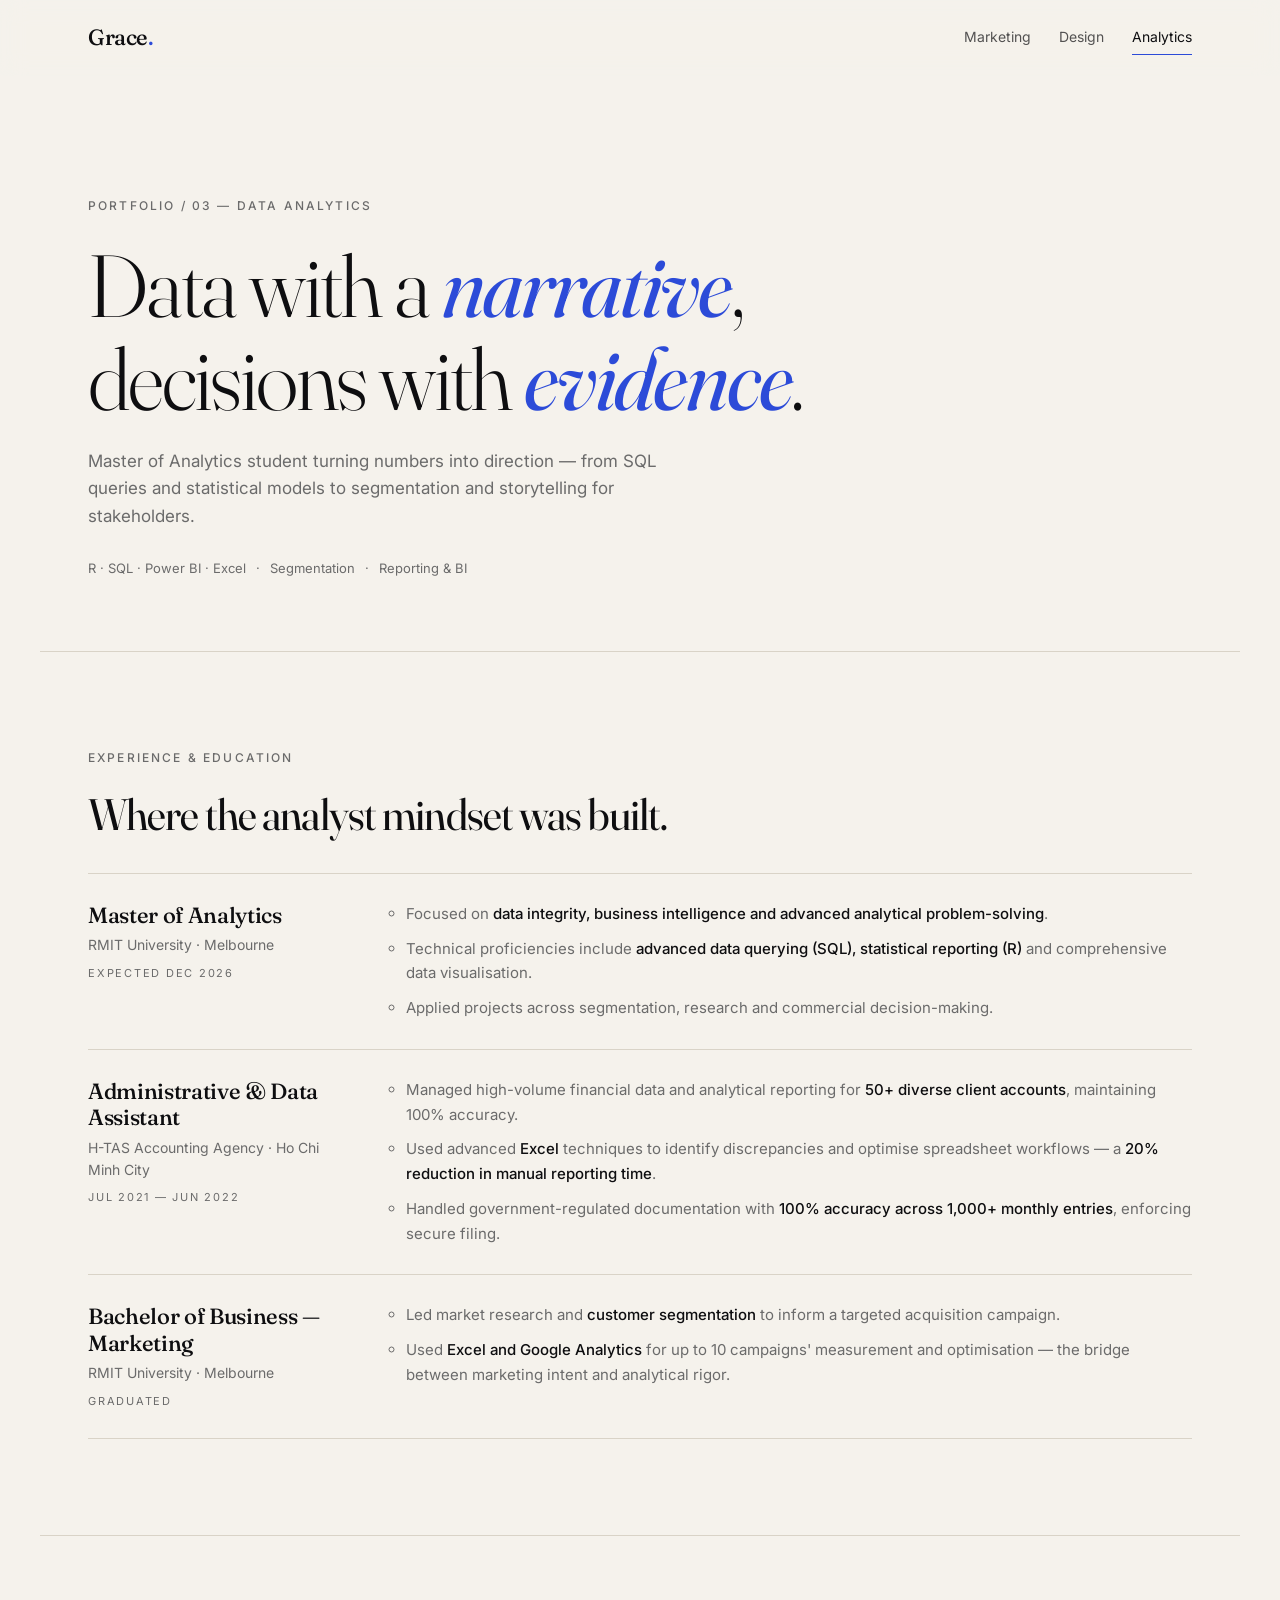
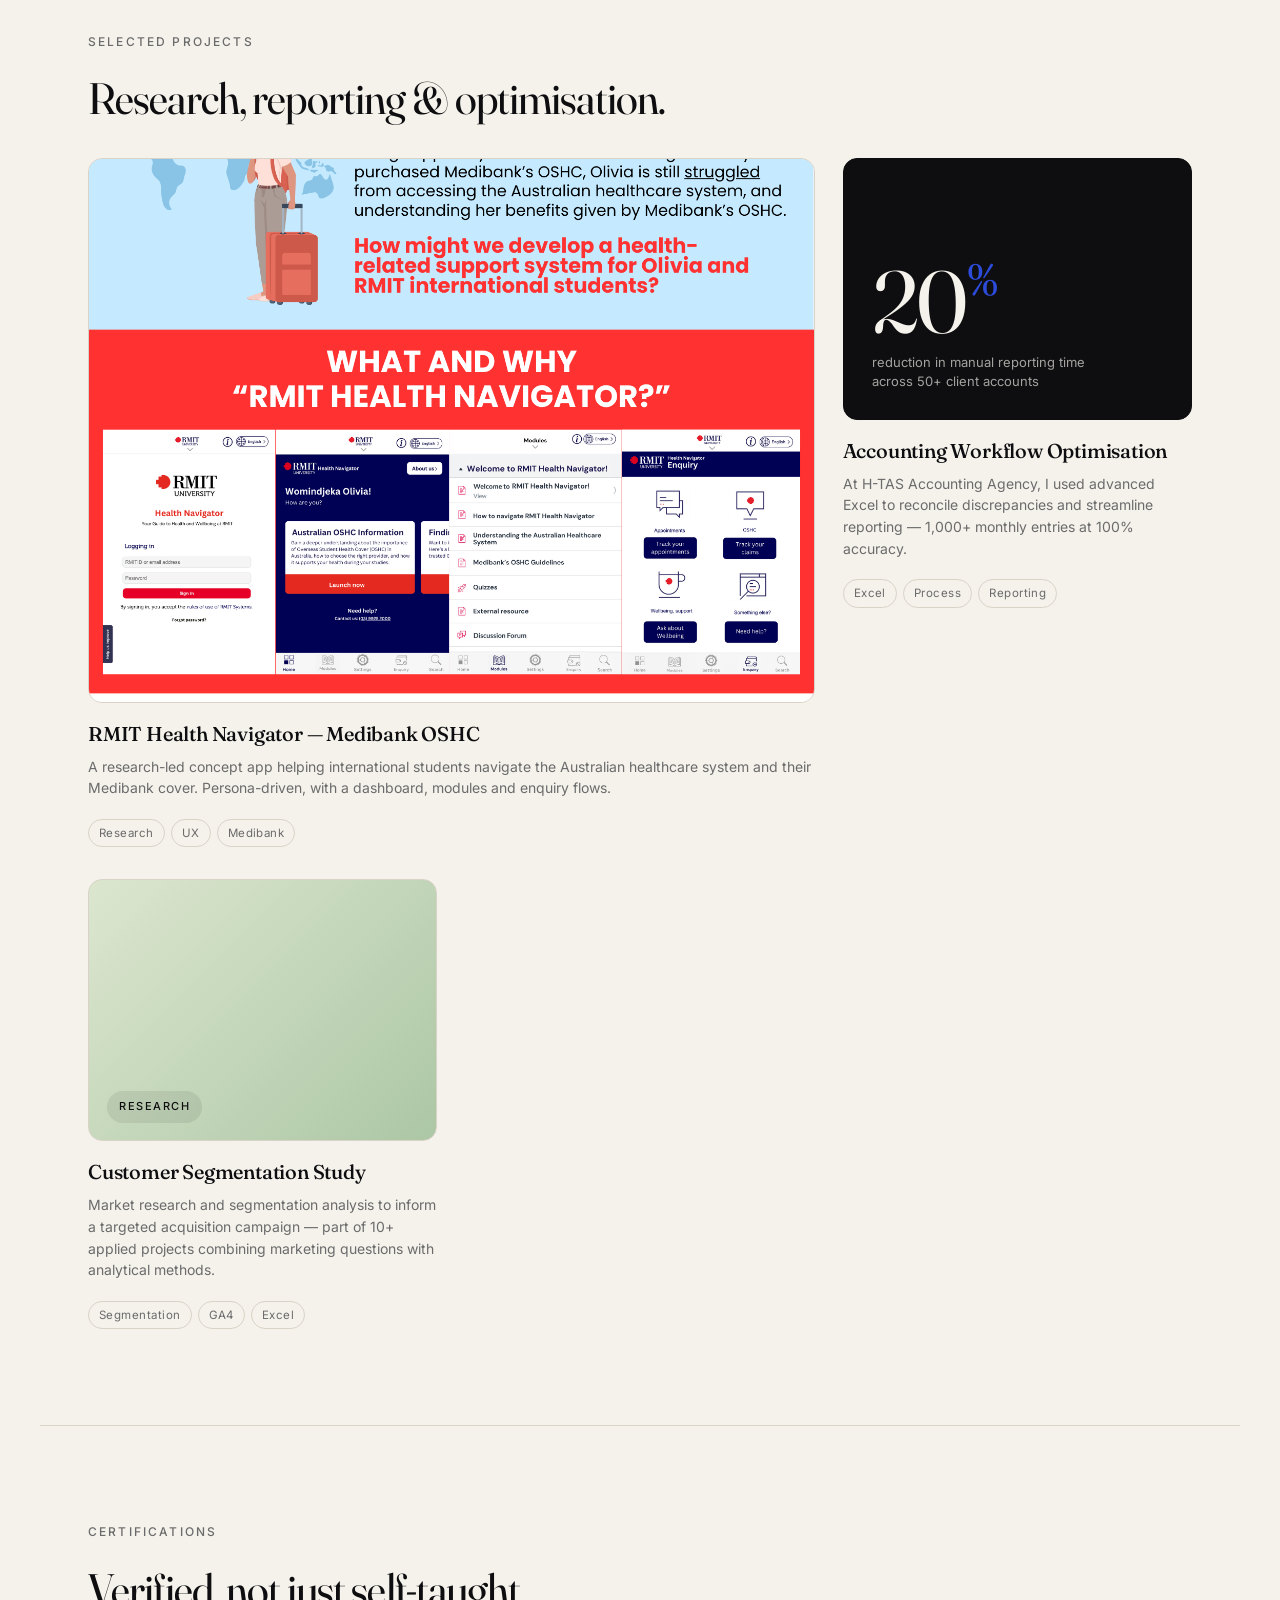
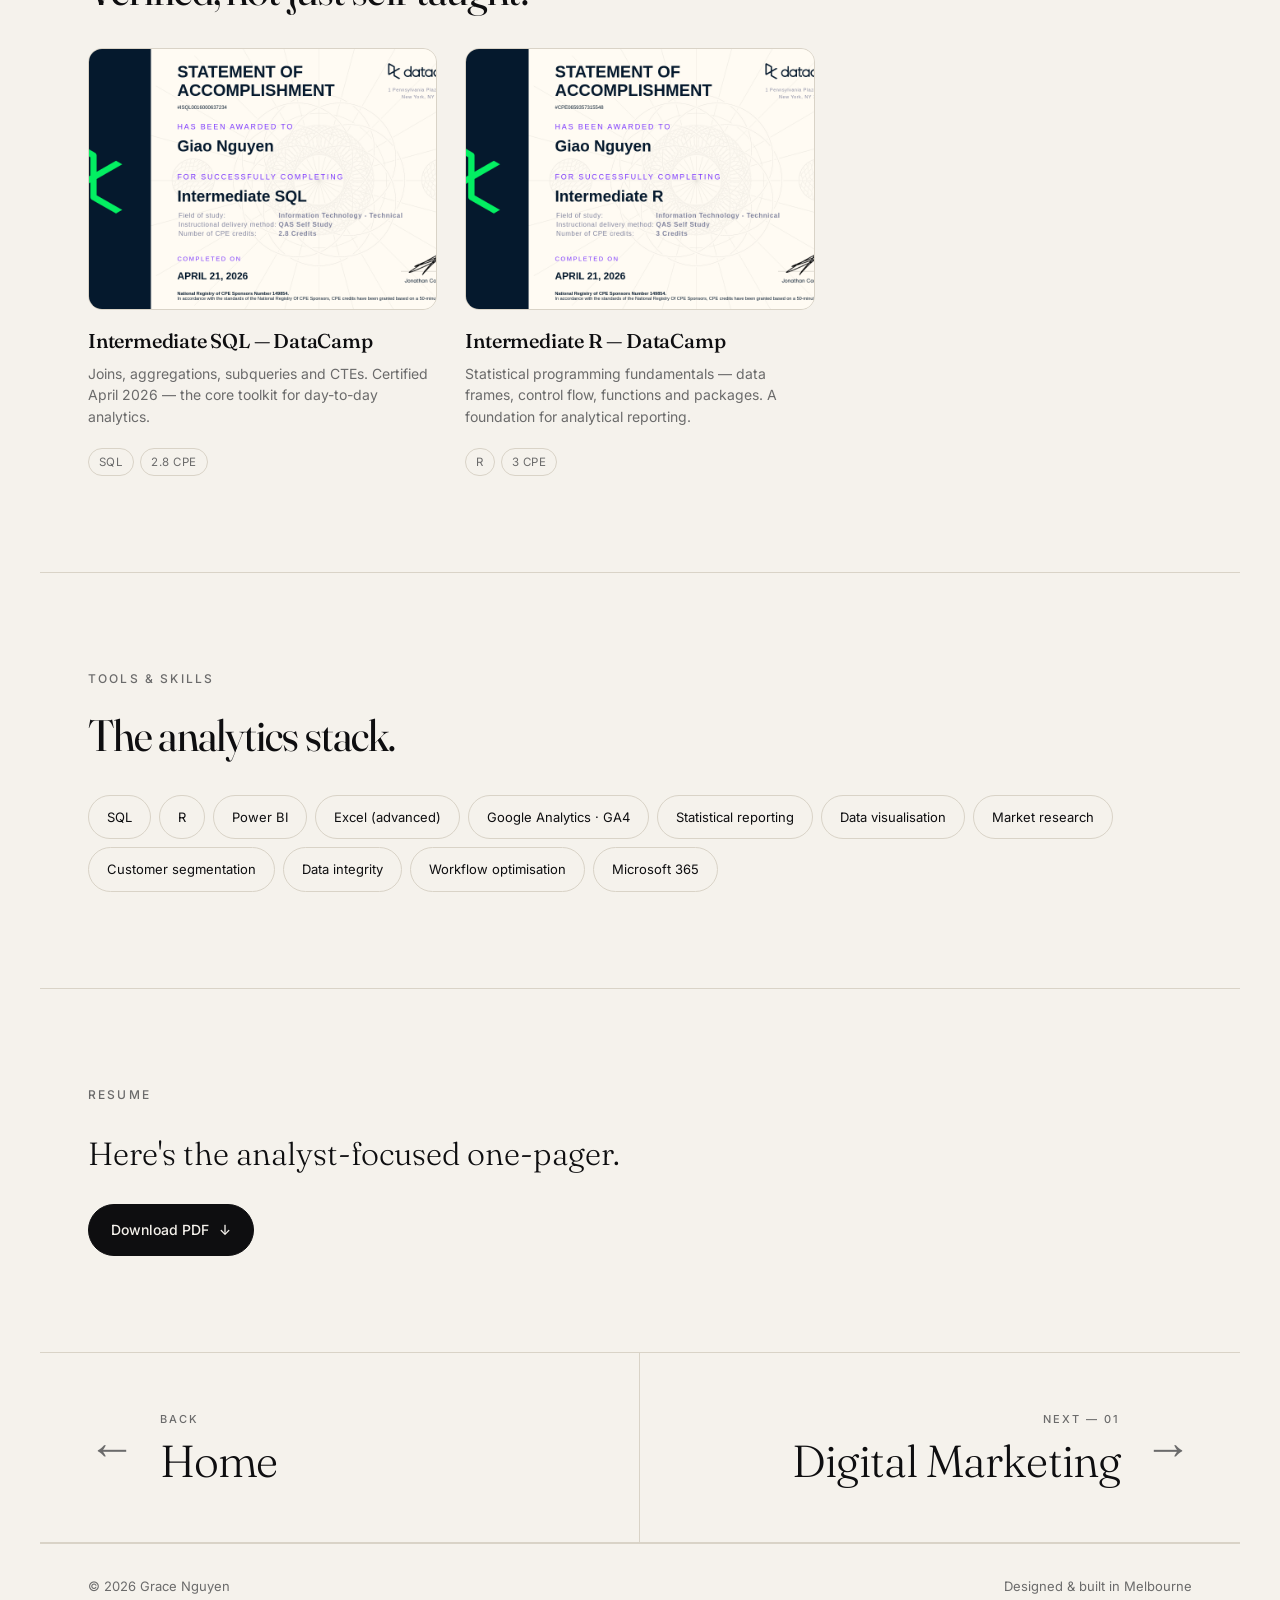
==== analytics.html @ b9e147c6 "Initial commit: portfolio website with Marketing, Design, and Analytics sections - Minimal editorial" ====
<!DOCTYPE html>
<html lang="en">
<head>
  <meta charset="UTF-8" />
  <meta name="viewport" content="width=device-width, initial-scale=1.0" />
  <title>Data Analytics — Grace Nguyen</title>
  <meta name="description" content="Data analytics work by Grace Nguyen: R, SQL, Power BI and Excel for segmentation, reporting and decision-making." />
  <meta name="theme-color" content="#F5F2EC" />

  <link rel="preconnect" href="https://fonts.googleapis.com" />
  <link rel="preconnect" href="https://fonts.gstatic.com" crossorigin />
  <link href="https://fonts.googleapis.com/css2?family=Fraunces:ital,opsz,wght@0,9..144,300;0,9..144,400;0,9..144,500;1,9..144,400&family=Inter:wght@300;400;500;600&display=swap" rel="stylesheet" />
  <link rel="stylesheet" href="styles.css" />
</head>
<body id="top">

  <header class="nav-bar">
    <div class="nav">
      <a href="index.html" class="nav__logo" aria-label="Grace — home">Grace<span class="dot">.</span></a>
      <nav class="nav__links" id="primary-nav">
        <a href="marketing.html">Marketing</a>
        <a href="design.html">Design</a>
        <a href="analytics.html" aria-current="page">Analytics</a>
      </nav>
      <button class="nav__toggle" aria-label="Toggle menu" aria-controls="primary-nav" aria-expanded="false">
        <span></span><span></span>
      </button>
    </div>
  </header>

  <main>

    <!-- PAGE HERO -->
    <section class="page-hero">
      <p class="eyebrow"><a href="index.html" class="crumb">Portfolio</a> <span aria-hidden="true">/</span> <span>03 — Data Analytics</span></p>
      <h1 class="page-hero__title">Data with a <em>narrative</em>,<br />decisions with <em>evidence</em>.</h1>
      <p class="page-hero__sub">
        Master of Analytics student turning numbers into direction — from SQL queries and statistical models to segmentation and storytelling for stakeholders.
      </p>
      <ul class="page-hero__meta">
        <li>R · SQL · Power BI · Excel</li>
        <li aria-hidden="true">·</li>
        <li>Segmentation</li>
        <li aria-hidden="true">·</li>
        <li>Reporting &amp; BI</li>
      </ul>
    </section>

    <!-- EXPERIENCE -->
    <section class="experience">
      <p class="section-label">Experience &amp; education</p>
      <h2 class="experience__heading">Where the analyst mindset was built.</h2>

      <ul class="exp-list">
        <li class="exp-item">
          <div>
            <p class="exp-item__role">Master of Analytics</p>
            <p class="exp-item__org">RMIT University · Melbourne</p>
            <p class="exp-item__dates">Expected Dec 2026</p>
          </div>
          <div class="exp-item__body">
            <ul>
              <li>Focused on <strong>data integrity, business intelligence and advanced analytical problem-solving</strong>.</li>
              <li>Technical proficiencies include <strong>advanced data querying (SQL), statistical reporting (R)</strong> and comprehensive data visualisation.</li>
              <li>Applied projects across segmentation, research and commercial decision-making.</li>
            </ul>
          </div>
        </li>

        <li class="exp-item">
          <div>
            <p class="exp-item__role">Administrative &amp; Data Assistant</p>
            <p class="exp-item__org">H-TAS Accounting Agency · Ho Chi Minh City</p>
            <p class="exp-item__dates">Jul 2021 — Jun 2022</p>
          </div>
          <div class="exp-item__body">
            <ul>
              <li>Managed high-volume financial data and analytical reporting for <strong>50+ diverse client accounts</strong>, maintaining 100% accuracy.</li>
              <li>Used advanced <strong>Excel</strong> techniques to identify discrepancies and optimise spreadsheet workflows — a <strong>20% reduction in manual reporting time</strong>.</li>
              <li>Handled government-regulated documentation with <strong>100% accuracy across 1,000+ monthly entries</strong>, enforcing secure filing.</li>
            </ul>
          </div>
        </li>

        <li class="exp-item">
          <div>
            <p class="exp-item__role">Bachelor of Business — Marketing</p>
            <p class="exp-item__org">RMIT University · Melbourne</p>
            <p class="exp-item__dates">Graduated</p>
          </div>
          <div class="exp-item__body">
            <ul>
              <li>Led market research and <strong>customer segmentation</strong> to inform a targeted acquisition campaign.</li>
              <li>Used <strong>Excel and Google Analytics</strong> for up to 10 campaigns' measurement and optimisation — the bridge between marketing intent and analytical rigor.</li>
            </ul>
          </div>
        </li>
      </ul>
    </section>

    <!-- PROJECTS -->
    <section class="work" id="work">
      <p class="section-label">Selected projects</p>
      <h2 class="work__heading">Research, reporting &amp; optimisation.</h2>

      <div class="grid">
        <article class="card card--image card--wide">
          <a class="card__media" href="portfolio/uni-projects/medibank-app-development-mockups.png" target="_blank" rel="noopener">
            <img src="portfolio/uni-projects/medibank-app-development-mockups.png" alt="RMIT Health Navigator app mockups for Medibank OSHC" loading="lazy" />
          </a>
          <h3>RMIT Health Navigator — Medibank OSHC</h3>
          <p>A research-led concept app helping international students navigate the Australian healthcare system and their Medibank cover. Persona-driven, with a dashboard, modules and enquiry flows.</p>
          <ul class="card__meta"><li>Research</li><li>UX</li><li>Medibank</li></ul>
        </article>

        <article class="card">
          <div class="card__media card__media--stat">
            <div class="stat">
              <span class="stat__num">20<small>%</small></span>
              <span class="stat__label">reduction in manual reporting time across 50+ client accounts</span>
            </div>
          </div>
          <h3>Accounting Workflow Optimisation</h3>
          <p>At H-TAS Accounting Agency, I used advanced Excel to reconcile discrepancies and streamline reporting — 1,000+ monthly entries at 100% accuracy.</p>
          <ul class="card__meta"><li>Excel</li><li>Process</li><li>Reporting</li></ul>
        </article>

        <article class="card">
          <div class="card__media card__media--gradient" data-gradient="3">
            <span class="card__tag">Research</span>
          </div>
          <h3>Customer Segmentation Study</h3>
          <p>Market research and segmentation analysis to inform a targeted acquisition campaign — part of 10+ applied projects combining marketing questions with analytical methods.</p>
          <ul class="card__meta"><li>Segmentation</li><li>GA4</li><li>Excel</li></ul>
        </article>
      </div>
    </section>

    <!-- CERTIFICATIONS -->
    <section class="work">
      <p class="section-label">Certifications</p>
      <h2 class="work__heading">Verified, not just self-taught.</h2>

      <div class="grid">
        <article class="card card--image">
          <a class="card__media" href="certificates/intermediate-SQL.png" target="_blank" rel="noopener">
            <img src="certificates/intermediate-SQL.png" alt="DataCamp Intermediate SQL certificate" loading="lazy" />
          </a>
          <h3>Intermediate SQL — DataCamp</h3>
          <p>Joins, aggregations, subqueries and CTEs. Certified April 2026 — the core toolkit for day-to-day analytics.</p>
          <ul class="card__meta"><li>SQL</li><li>2.8 CPE</li></ul>
        </article>

        <article class="card card--image">
          <a class="card__media" href="certificates/intermediate-R.png" target="_blank" rel="noopener">
            <img src="certificates/intermediate-R.png" alt="DataCamp Intermediate R certificate" loading="lazy" />
          </a>
          <h3>Intermediate R — DataCamp</h3>
          <p>Statistical programming fundamentals — data frames, control flow, functions and packages. A foundation for analytical reporting.</p>
          <ul class="card__meta"><li>R</li><li>3 CPE</li></ul>
        </article>
      </div>
    </section>

    <!-- SKILLS -->
    <section class="skills-section">
      <p class="section-label">Tools &amp; skills</p>
      <h2 class="skills-section__heading">The analytics stack.</h2>
      <ul class="skills">
        <li>SQL</li>
        <li>R</li>
        <li>Power BI</li>
        <li>Excel (advanced)</li>
        <li>Google Analytics · GA4</li>
        <li>Statistical reporting</li>
        <li>Data visualisation</li>
        <li>Market research</li>
        <li>Customer segmentation</li>
        <li>Data integrity</li>
        <li>Workflow optimisation</li>
        <li>Microsoft 365</li>
      </ul>
    </section>

    <!-- RESUME CTA -->
    <section class="resume-cta">
      <p class="section-label">Resume</p>
      <p class="resume-cta__text">Here's the analyst-focused one-pager.</p>
      <a class="btn btn--primary" href="Grace-Business-Data-Analyst-Resume.pdf" target="_blank" rel="noopener">Download PDF<span aria-hidden="true">↓</span></a>
    </section>

  </main>

  <!-- FOOTER NAV: Home | Next -->
  <nav class="page-footer-nav" aria-label="Section navigation">
    <a class="pager pager--home" href="index.html">
      <span class="pager__arrow" aria-hidden="true">←</span>
      <span class="pager__copy">
        <span class="pager__label">Back</span>
        <span class="pager__title">Home</span>
      </span>
    </a>
    <a class="pager pager--next" href="marketing.html">
      <span class="pager__copy">
        <span class="pager__label">Next — 01</span>
        <span class="pager__title">Digital Marketing</span>
      </span>
      <span class="pager__arrow" aria-hidden="true">→</span>
    </a>
  </nav>

  <footer class="footer">
    <span>© 2026 Grace Nguyen</span>
    <span>Designed &amp; built in Melbourne</span>
  </footer>

  <script src="script.js" defer></script>
</body>
</html>
---- styles.css ----
:root {
  --bg: #F5F2EC;
  --bg-elev: #EFEADF;
  --ink: #0E0E10;
  --muted: #6B6B6B;
  --line: #D9D3C7;
  --accent: #2C4BD8;
  --radius: 14px;
  --radius-lg: 20px;
  --maxw: 1200px;
  --ease: cubic-bezier(.2,.7,.2,1);
}

*,
*::before,
*::after { box-sizing: border-box; }

html {
  scroll-behavior: smooth;
  -webkit-text-size-adjust: 100%;
}

body {
  margin: 0;
  font-family: 'Inter', system-ui, -apple-system, "Segoe UI", sans-serif;
  background: var(--bg);
  color: var(--ink);
  font-size: 16px;
  line-height: 1.6;
  -webkit-font-smoothing: antialiased;
  -moz-osx-font-smoothing: grayscale;
  text-rendering: optimizeLegibility;
}

img { max-width: 100%; display: block; }

h1, h2, h3 {
  font-family: 'Fraunces', Georgia, "Times New Roman", serif;
  font-weight: 400;
  letter-spacing: -0.02em;
  line-height: 1.05;
  font-variation-settings: "opsz" 96;
}

a { color: inherit; }

::selection { background: var(--ink); color: var(--bg); }

/* Container helper */
.nav,
.hero,
.about,
.work,
.contact,
.footer__inner {
  max-width: var(--maxw);
  margin: 0 auto;
  padding-left: clamp(20px, 4vw, 48px);
  padding-right: clamp(20px, 4vw, 48px);
}

/* ---------- NAV ---------- */
.nav-bar {
  position: sticky;
  top: 0;
  z-index: 30;
  background: color-mix(in srgb, var(--bg) 82%, transparent);
  backdrop-filter: saturate(140%) blur(12px);
  -webkit-backdrop-filter: saturate(140%) blur(12px);
  border-bottom: 1px solid transparent;
  transition: border-color .25s var(--ease), background .25s var(--ease);
}

.nav-bar.is-scrolled { border-bottom-color: var(--line); }

.nav {
  display: flex;
  align-items: center;
  justify-content: space-between;
  padding-top: 20px;
  padding-bottom: 20px;
}

.nav__logo {
  font-family: 'Fraunces', serif;
  font-size: 22px;
  text-decoration: none;
  color: var(--ink);
  letter-spacing: -0.02em;
  font-weight: 500;
}

.nav__logo .dot { color: var(--accent); }

.nav__links {
  display: flex;
  gap: 28px;
}

.nav__links a {
  text-decoration: none;
  color: var(--ink);
  font-size: 14px;
  opacity: 0.7;
  transition: opacity .2s var(--ease);
  padding: 6px 0;
}

.nav__links a:hover,
.nav__links a:focus-visible { opacity: 1; }

.nav__toggle {
  display: none;
  background: none;
  border: 1px solid var(--line);
  border-radius: 999px;
  padding: 10px 12px;
  cursor: pointer;
  gap: 4px;
  flex-direction: column;
  align-items: center;
  justify-content: center;
}

.nav__toggle span {
  width: 18px;
  height: 1.5px;
  background: var(--ink);
  display: block;
  transition: transform .25s var(--ease), opacity .25s var(--ease);
}

/* ---------- HERO ---------- */
.hero {
  padding-top: clamp(56px, 12vw, 140px);
  padding-bottom: clamp(64px, 12vw, 140px);
}

.eyebrow,
.section-label {
  font-size: 12px;
  letter-spacing: 0.18em;
  text-transform: uppercase;
  color: var(--muted);
  margin: 0 0 24px;
  font-weight: 500;
}

.hero__title {
  font-size: clamp(44px, 9vw, 112px);
  margin: 0 0 28px;
  font-weight: 300;
  max-width: 14ch;
}

.hero__title em {
  font-style: italic;
  color: var(--accent);
  font-weight: 400;
}

.hero__sub {
  max-width: 560px;
  color: var(--muted);
  font-size: 17px;
  margin: 0 0 36px;
}

.hero__cta {
  display: flex;
  gap: 12px;
  margin-bottom: 56px;
  flex-wrap: wrap;
}

.btn {
  display: inline-flex;
  align-items: center;
  gap: 10px;
  padding: 14px 22px;
  border-radius: 999px;
  text-decoration: none;
  font-size: 14px;
  font-weight: 500;
  border: 1px solid var(--ink);
  transition: transform .2s var(--ease),
              background .2s var(--ease),
              color .2s var(--ease),
              border-color .2s var(--ease);
  cursor: pointer;
}

.btn:hover { transform: translateY(-1px); }
.btn:active { transform: translateY(0); }

.btn--primary {
  background: var(--ink);
  color: var(--bg);
}

.btn--primary:hover {
  background: var(--accent);
  border-color: var(--accent);
}

.btn--ghost {
  background: transparent;
  color: var(--ink);
}

.btn--ghost:hover {
  background: var(--ink);
  color: var(--bg);
}

.hero__meta {
  list-style: none;
  padding: 0;
  margin: 0;
  display: flex;
  gap: 10px;
  flex-wrap: wrap;
  font-size: 13px;
  color: var(--muted);
}

/* ---------- ABOUT ---------- */
.about {
  padding-top: clamp(56px, 9vw, 112px);
  padding-bottom: clamp(56px, 9vw, 112px);
  border-top: 1px solid var(--line);
}

.about__grid {
  display: grid;
  grid-template-columns: 1fr 1.35fr;
  gap: clamp(32px, 6vw, 80px);
  align-items: start;
}

.about__grid h2 {
  font-size: clamp(28px, 4vw, 48px);
  margin: 0;
  max-width: 14ch;
}

.about__body p {
  font-size: 17px;
  color: var(--muted);
  margin: 0 0 32px;
  max-width: 58ch;
}

.about__body em {
  color: var(--ink);
  font-style: italic;
}

.pillars {
  list-style: none;
  padding: 0;
  margin: 0;
  border-top: 1px solid var(--line);
}

.pillars li {
  padding: 18px 0;
  border-bottom: 1px solid var(--line);
  display: grid;
  grid-template-columns: 140px 1fr;
  gap: 20px;
  align-items: baseline;
  color: var(--muted);
  font-size: 15px;
}

.pillars strong {
  color: var(--ink);
  font-weight: 500;
  font-size: 14px;
  letter-spacing: 0.02em;
}

/* ---------- WORK ---------- */
.work {
  padding-top: clamp(56px, 9vw, 112px);
  padding-bottom: clamp(56px, 9vw, 112px);
  border-top: 1px solid var(--line);
}

.work__header h2 {
  font-size: clamp(28px, 4vw, 48px);
  margin: 0 0 36px;
}

.filters {
  display: flex;
  flex-wrap: wrap;
  gap: 8px;
  margin-bottom: 48px;
}

.filter {
  padding: 10px 16px;
  border-radius: 999px;
  background: transparent;
  border: 1px solid var(--line);
  color: var(--muted);
  font: inherit;
  font-size: 13px;
  cursor: pointer;
  transition: color .2s var(--ease),
              border-color .2s var(--ease),
              background .2s var(--ease);
}

.filter:hover {
  color: var(--ink);
  border-color: var(--ink);
}

.filter.is-active {
  background: var(--ink);
  color: var(--bg);
  border-color: var(--ink);
}

.grid {
  display: grid;
  grid-template-columns: repeat(auto-fill, minmax(280px, 1fr));
  gap: 32px 28px;
}

.card {
  display: flex;
  flex-direction: column;
  gap: 10px;
  transition: opacity .35s var(--ease), transform .35s var(--ease);
}

.card.is-hidden { display: none; }

.card--wide { grid-column: span 2; }

.card__media {
  position: relative;
  aspect-ratio: 4 / 3;
  border-radius: var(--radius);
  overflow: hidden;
  background: var(--bg-elev);
  display: flex;
  align-items: flex-end;
  padding: 18px;
  border: 1px solid var(--line);
  transition: transform .4s var(--ease), box-shadow .4s var(--ease);
  text-decoration: none;
}

.card__media:hover {
  transform: translateY(-3px);
  box-shadow: 0 20px 40px -22px rgba(14,14,16,0.25);
}

.card__media img {
  position: absolute;
  inset: 0;
  width: 100%;
  height: 100%;
  object-fit: cover;
  transition: transform .6s var(--ease);
}

.card__media:hover img { transform: scale(1.03); }

.card__tag {
  position: relative;
  z-index: 1;
  font-size: 11px;
  letter-spacing: 0.14em;
  text-transform: uppercase;
  background: rgba(14,14,16,0.08);
  color: var(--ink);
  padding: 7px 12px;
  border-radius: 999px;
  backdrop-filter: blur(4px);
  font-weight: 500;
}

/* Marketing gradient placeholders (no images yet) */
.card__media--gradient { align-items: flex-end; }
.card__media--gradient[data-gradient="1"] {
  background: linear-gradient(135deg, #EBE4D1 0%, #C9B9E0 100%);
}
.card__media--gradient[data-gradient="2"] {
  background: linear-gradient(135deg, #FAD7C7 0%, #E9B1C1 100%);
}
.card__media--gradient[data-gradient="3"] {
  background: linear-gradient(135deg, #DCE6CF 0%, #ACC7A5 100%);
}

/* Analytics stat tile */
.card__media--stat {
  background: var(--ink);
  color: var(--bg);
  padding: 28px;
  align-items: flex-end;
  justify-content: flex-start;
  border-color: var(--ink);
}

.stat {
  display: flex;
  flex-direction: column;
  gap: 8px;
}

.stat__num {
  font-family: 'Fraunces', serif;
  font-size: clamp(56px, 9vw, 88px);
  line-height: 1;
  letter-spacing: -0.03em;
  font-weight: 400;
  color: var(--bg);
}

.stat__num small {
  font-size: 0.5em;
  color: var(--accent);
  margin-left: 2px;
  vertical-align: top;
}

.stat__label {
  font-size: 13px;
  color: rgba(245, 242, 236, 0.65);
  max-width: 220px;
  line-height: 1.45;
}

.card h3 {
  font-size: 20px;
  margin: 10px 0 2px;
  letter-spacing: -0.01em;
  font-weight: 500;
  font-variation-settings: "opsz" 24;
}

.card p {
  color: var(--muted);
  font-size: 14px;
  margin: 0;
  line-height: 1.55;
}

.card__meta {
  display: flex;
  gap: 6px;
  flex-wrap: wrap;
  list-style: none;
  padding: 0;
  margin: 10px 0 0;
  font-size: 11.5px;
  color: var(--muted);
  letter-spacing: 0.04em;
}

.card__meta li {
  padding: 4px 10px;
  border: 1px solid var(--line);
  border-radius: 999px;
}

/* ---------- CONTACT ---------- */
.contact {
  padding-top: clamp(64px, 11vw, 140px);
  padding-bottom: clamp(64px, 11vw, 140px);
  border-top: 1px solid var(--line);
}

.contact h2 {
  font-size: clamp(40px, 7vw, 96px);
  margin: 0 0 20px;
  max-width: 16ch;
  font-weight: 300;
}

.contact__sub {
  color: var(--muted);
  margin: 0 0 36px;
  font-size: 17px;
}

.contact__links {
  list-style: none;
  padding: 0;
  margin: 0;
  display: flex;
  flex-wrap: wrap;
  gap: 28px;
}

.contact__links a {
  color: var(--ink);
  text-decoration: none;
  border-bottom: 1px solid var(--ink);
  padding-bottom: 3px;
  font-size: 15px;
  transition: color .2s var(--ease), border-color .2s var(--ease);
}

.contact__links a:hover {
  color: var(--accent);
  border-color: var(--accent);
}

/* ---------- FOOTER ---------- */
.footer {
  border-top: 1px solid var(--line);
  padding: 32px clamp(20px, 4vw, 48px);
  display: flex;
  justify-content: space-between;
  flex-wrap: wrap;
  gap: 8px;
  font-size: 13px;
  color: var(--muted);
  max-width: var(--maxw);
  margin: 0 auto;
}

/* ---------- RESPONSIVE ---------- */
@media (max-width: 860px) {
  .about__grid { grid-template-columns: 1fr; gap: 28px; }
  .card--wide { grid-column: span 1; }
  .pillars li { grid-template-columns: 120px 1fr; gap: 16px; }
}

@media (max-width: 640px) {
  .nav__links {
    display: none;
    position: absolute;
    top: 100%;
    left: 0;
    right: 0;
    background: var(--bg);
    flex-direction: column;
    padding: 16px clamp(20px, 4vw, 48px) 24px;
    gap: 4px;
    border-bottom: 1px solid var(--line);
    box-shadow: 0 24px 32px -24px rgba(14,14,16,0.15);
  }

  .nav__links.is-open { display: flex; }

  .nav__links a {
    opacity: 1;
    padding: 12px 0;
    border-top: 1px solid var(--line);
    font-size: 16px;
  }

  .nav__links a:first-child { border-top: none; }

  .nav__toggle { display: inline-flex; }

  .nav__toggle[aria-expanded="true"] span:first-child { transform: translateY(3px) rotate(45deg); }
  .nav__toggle[aria-expanded="true"] span:last-child { transform: translateY(-2.5px) rotate(-45deg); }

  .pillars li { grid-template-columns: 1fr; gap: 4px; }
  .pillars strong { font-size: 13px; }

  .hero__cta .btn { flex: 1 1 auto; justify-content: center; }
}

/* ---------- SMALL TOUCHES ---------- */
@media (prefers-reduced-motion: reduce) {
  * { animation-duration: 0.01ms !important; transition-duration: 0.01ms !important; }
  html { scroll-behavior: auto; }
}

/* Focus ring */
:focus-visible {
  outline: 2px solid var(--accent);
  outline-offset: 3px;
  border-radius: 4px;
}

/* ====================================================
   MULTI-PAGE ADDITIONS
   ==================================================== */

/* Active nav state */
.nav__links a[aria-current="page"] {
  opacity: 1;
  color: var(--ink);
  border-bottom: 1px solid var(--accent);
  padding-bottom: 4px;
}

/* ---------- PORTALS (home page) ---------- */
.portals-section {
  max-width: var(--maxw);
  margin: 0 auto;
  padding: clamp(40px, 6vw, 80px) clamp(20px, 4vw, 48px);
  border-top: 1px solid var(--line);
}

.portals {
  list-style: none;
  padding: 0;
  margin: 0;
  border-top: 1px solid var(--line);
}

.portal {
  border-bottom: 1px solid var(--line);
}

.portal__link {
  display: grid;
  grid-template-columns: 64px 1fr auto;
  align-items: center;
  gap: 32px;
  padding: clamp(28px, 5vw, 48px) 0;
  text-decoration: none;
  color: var(--ink);
  transition: color .35s var(--ease), padding-left .35s var(--ease);
  position: relative;
}

.portal__link:hover,
.portal__link:focus-visible {
  color: var(--accent);
  padding-left: 12px;
  outline: none;
}

.portal__num {
  font-family: 'Fraunces', serif;
  font-size: 14px;
  color: var(--muted);
  letter-spacing: 0.16em;
  font-weight: 500;
}

.portal__body {
  max-width: 620px;
}

.portal__title {
  font-family: 'Fraunces', serif;
  font-size: clamp(32px, 6vw, 72px);
  margin: 0 0 10px;
  font-weight: 300;
  letter-spacing: -0.025em;
  line-height: 1.02;
  color: inherit;
  transition: color .35s var(--ease);
}

.portal__link:hover .portal__title,
.portal__link:focus-visible .portal__title {
  font-style: italic;
}

.portal__desc {
  font-size: 15px;
  color: var(--muted);
  margin: 0;
  max-width: 54ch;
}

.portal__arrow {
  font-family: 'Fraunces', serif;
  font-size: 28px;
  color: var(--muted);
  transition: transform .35s var(--ease), color .35s var(--ease);
}

.portal__link:hover .portal__arrow,
.portal__link:focus-visible .portal__arrow {
  transform: translateX(10px);
  color: var(--accent);
}

@media (max-width: 720px) {
  .portal__link {
    grid-template-columns: 40px 1fr 24px;
    gap: 16px;
    padding: 24px 0;
  }
  .portal__num { font-size: 12px; }
  .portal__arrow { font-size: 20px; }
}

/* ---------- GENERAL INFO BLOCK (home page) ---------- */
.info-section {
  max-width: var(--maxw);
  margin: 0 auto;
  padding: clamp(56px, 9vw, 112px) clamp(20px, 4vw, 48px);
  border-top: 1px solid var(--line);
}

.info__title {
  font-size: clamp(32px, 5vw, 64px);
  margin: 0 0 36px;
  font-weight: 300;
  max-width: 14ch;
}

.info__list {
  list-style: none;
  padding: 0;
  margin: 0;
  border-top: 1px solid var(--line);
}

.info__row {
  display: grid;
  grid-template-columns: 160px 1fr;
  gap: 24px;
  padding: 18px 0;
  border-bottom: 1px solid var(--line);
  align-items: baseline;
}

.info__key {
  font-size: 11px;
  letter-spacing: 0.18em;
  text-transform: uppercase;
  color: var(--muted);
  font-weight: 500;
}

.info__value {
  font-size: 15px;
  color: var(--ink);
}

.info__value a {
  color: var(--ink);
  text-decoration: none;
  border-bottom: 1px solid var(--ink);
  padding-bottom: 2px;
  transition: color .2s var(--ease), border-color .2s var(--ease);
}

.info__value a:hover {
  color: var(--accent);
  border-color: var(--accent);
}

@media (max-width: 640px) {
  .info__row {
    grid-template-columns: 1fr;
    gap: 4px;
    padding: 16px 0;
  }
}

/* ---------- PAGE HERO (side pages) ---------- */
.page-hero {
  max-width: var(--maxw);
  margin: 0 auto;
  padding: clamp(48px, 10vw, 120px) clamp(20px, 4vw, 48px) clamp(40px, 6vw, 72px);
}

.eyebrow .crumb {
  color: var(--muted);
  text-decoration: none;
  transition: color .2s var(--ease);
}

.eyebrow .crumb:hover {
  color: var(--ink);
}

.page-hero__title {
  font-family: 'Fraunces', serif;
  font-size: clamp(40px, 7vw, 88px);
  margin: 0 0 24px;
  font-weight: 300;
  letter-spacing: -0.025em;
  line-height: 1.05;
  max-width: 16ch;
}

.page-hero__title em {
  color: var(--accent);
  font-style: italic;
  font-weight: 400;
}

.page-hero__sub {
  max-width: 600px;
  color: var(--muted);
  font-size: 17px;
  margin: 0 0 28px;
}

.page-hero__meta {
  list-style: none;
  padding: 0;
  margin: 0;
  display: flex;
  gap: 10px;
  flex-wrap: wrap;
  font-size: 13px;
  color: var(--muted);
}

/* ---------- EXPERIENCE LIST ---------- */
.experience {
  max-width: var(--maxw);
  margin: 0 auto;
  padding: clamp(48px, 8vw, 96px) clamp(20px, 4vw, 48px);
  border-top: 1px solid var(--line);
}

.experience__heading,
.work__heading,
.skills-section__heading {
  font-family: 'Fraunces', serif;
  font-size: clamp(28px, 4vw, 44px);
  margin: 0 0 36px;
  font-weight: 400;
  letter-spacing: -0.02em;
}

.exp-list {
  list-style: none;
  padding: 0;
  margin: 0;
  border-top: 1px solid var(--line);
}

.exp-item {
  display: grid;
  grid-template-columns: 260px 1fr;
  gap: 40px;
  padding: 28px 0;
  border-bottom: 1px solid var(--line);
}

.exp-item__role {
  font-family: 'Fraunces', serif;
  font-size: 22px;
  font-weight: 500;
  margin: 0 0 6px;
  letter-spacing: -0.015em;
  line-height: 1.2;
}

.exp-item__org {
  font-size: 14px;
  color: var(--muted);
  margin: 0 0 8px;
}

.exp-item__dates {
  font-size: 11px;
  letter-spacing: 0.16em;
  text-transform: uppercase;
  color: var(--muted);
  margin: 0;
}

.exp-item__body ul {
  margin: 0;
  padding: 0 0 0 18px;
  color: var(--muted);
  font-size: 15px;
  line-height: 1.65;
}

.exp-item__body li {
  margin: 0 0 10px;
}

.exp-item__body li:last-child { margin: 0; }

.exp-item__body li strong {
  color: var(--ink);
  font-weight: 500;
}

@media (max-width: 760px) {
  .exp-item {
    grid-template-columns: 1fr;
    gap: 14px;
  }
}

/* ---------- WORK block (reusable) ---------- */
.work {
  max-width: var(--maxw);
  margin: 0 auto;
  padding: clamp(48px, 8vw, 96px) clamp(20px, 4vw, 48px);
  border-top: 1px solid var(--line);
}

/* ---------- SKILLS ---------- */
.skills-section {
  max-width: var(--maxw);
  margin: 0 auto;
  padding: clamp(48px, 8vw, 96px) clamp(20px, 4vw, 48px);
  border-top: 1px solid var(--line);
}

.skills {
  display: flex;
  flex-wrap: wrap;
  gap: 8px;
  list-style: none;
  padding: 0;
  margin: 0;
}

.skills li {
  padding: 11px 18px;
  border: 1px solid var(--line);
  border-radius: 999px;
  font-size: 13px;
  color: var(--ink);
  background: transparent;
  transition: border-color .2s var(--ease), color .2s var(--ease);
}

.skills li:hover {
  border-color: var(--ink);
  color: var(--ink);
}

/* ---------- RESUME CTA ---------- */
.resume-cta {
  max-width: var(--maxw);
  margin: 0 auto;
  padding: clamp(48px, 8vw, 96px) clamp(20px, 4vw, 48px);
  border-top: 1px solid var(--line);
}

.resume-cta__text {
  font-family: 'Fraunces', serif;
  font-size: clamp(24px, 3vw, 32px);
  font-weight: 300;
  margin: 0 0 24px;
  max-width: 28ch;
  color: var(--ink);
}

/* ---------- CASE STUDIES (full-size showcase) ---------- */
.case-studies {
  max-width: var(--maxw);
  margin: 0 auto;
  padding: clamp(48px, 8vw, 96px) clamp(20px, 4vw, 48px);
  border-top: 1px solid var(--line);
}

.case-studies__heading {
  font-family: 'Fraunces', serif;
  font-size: clamp(28px, 4vw, 44px);
  font-weight: 400;
  margin: 0 0 36px;
  letter-spacing: -0.02em;
}

.case {
  padding: 48px 0;
  border-top: 1px solid var(--line);
}

.case:last-of-type {
  border-bottom: 1px solid var(--line);
}

.case__header {
  display: grid;
  grid-template-columns: 1fr 1.6fr;
  gap: 40px;
  margin-bottom: 40px;
  align-items: start;
}

.case__tag {
  font-family: 'Inter', sans-serif;
  font-size: 11px;
  color: var(--muted);
  letter-spacing: 0.18em;
  text-transform: uppercase;
  margin: 0;
  font-weight: 500;
}

.case__title {
  font-family: 'Fraunces', serif;
  font-size: clamp(28px, 4vw, 44px);
  font-weight: 400;
  margin: 10px 0 0;
  letter-spacing: -0.02em;
  line-height: 1.1;
  font-variation-settings: "opsz" 96;
}

.case__desc {
  color: var(--muted);
  font-size: 16px;
  margin: 0 0 18px;
  line-height: 1.7;
}

.case__meta {
  display: flex;
  flex-wrap: wrap;
  gap: 6px;
  list-style: none;
  padding: 0;
  margin: 0;
  font-size: 12px;
  color: var(--muted);
}

.case__meta li {
  padding: 5px 12px;
  border: 1px solid var(--line);
  border-radius: 999px;
}

.case__media {
  display: grid;
  gap: 20px;
}

.case__frame {
  display: block;
  border-radius: var(--radius);
  overflow: hidden;
  border: 1px solid var(--line);
  background: var(--bg-elev);
  transition: transform .3s var(--ease), box-shadow .3s var(--ease);
}

.case__frame:hover {
  transform: translateY(-2px);
  box-shadow: 0 24px 48px -28px rgba(14,14,16,0.3);
}

.case__frame img {
  width: 100%;
  height: auto;
  display: block;
}

.case__hint {
  font-size: 12px;
  color: var(--muted);
  margin: 14px 0 0;
  letter-spacing: 0.03em;
}

.case__hint::before {
  content: "↗ ";
  color: var(--accent);
}

@media (max-width: 760px) {
  .case__header { grid-template-columns: 1fr; gap: 14px; }
}

/* ---------- PAGE FOOTER PAGER (Home + Next) ---------- */
.page-footer-nav {
  display: grid;
  grid-template-columns: 1fr 1fr;
  max-width: var(--maxw);
  margin: 0 auto;
  border-top: 1px solid var(--line);
  border-bottom: 1px solid var(--line);
}

.pager {
  display: flex;
  align-items: center;
  gap: 24px;
  padding: clamp(28px, 5vw, 56px) clamp(20px, 4vw, 48px);
  text-decoration: none;
  color: var(--ink);
  transition: color .3s var(--ease), background .25s var(--ease);
}

.pager:hover,
.pager:focus-visible {
  color: var(--accent);
  background: color-mix(in srgb, var(--accent) 5%, transparent);
  outline: none;
}

.pager--home {
  justify-content: flex-start;
  border-right: 1px solid var(--line);
}

.pager--next {
  justify-content: flex-end;
  text-align: right;
}

.pager__copy { display: block; }

.pager__label {
  display: block;
  font-size: 11px;
  letter-spacing: 0.18em;
  text-transform: uppercase;
  color: var(--muted);
  margin: 0 0 8px;
  font-weight: 500;
}

.pager__title {
  display: block;
  font-family: 'Fraunces', serif;
  font-size: clamp(24px, 3.5vw, 48px);
  letter-spacing: -0.02em;
  font-weight: 300;
  line-height: 1.05;
}

.pager__arrow {
  font-family: 'Fraunces', serif;
  font-size: clamp(28px, 4vw, 48px);
  color: var(--muted);
  flex-shrink: 0;
  transition: transform .3s var(--ease), color .3s var(--ease);
}

.pager:hover .pager__arrow,
.pager:focus-visible .pager__arrow {
  color: var(--accent);
}

.pager--home:hover .pager__arrow,
.pager--home:focus-visible .pager__arrow {
  transform: translateX(-10px);
}

.pager--next:hover .pager__arrow,
.pager--next:focus-visible .pager__arrow {
  transform: translateX(10px);
}

@media (max-width: 640px) {
  .page-footer-nav {
    grid-template-columns: 1fr;
  }
  .pager--home {
    border-right: none;
    border-bottom: 1px solid var(--line);
  }
  .pager__title {
    font-size: 28px;
  }
}
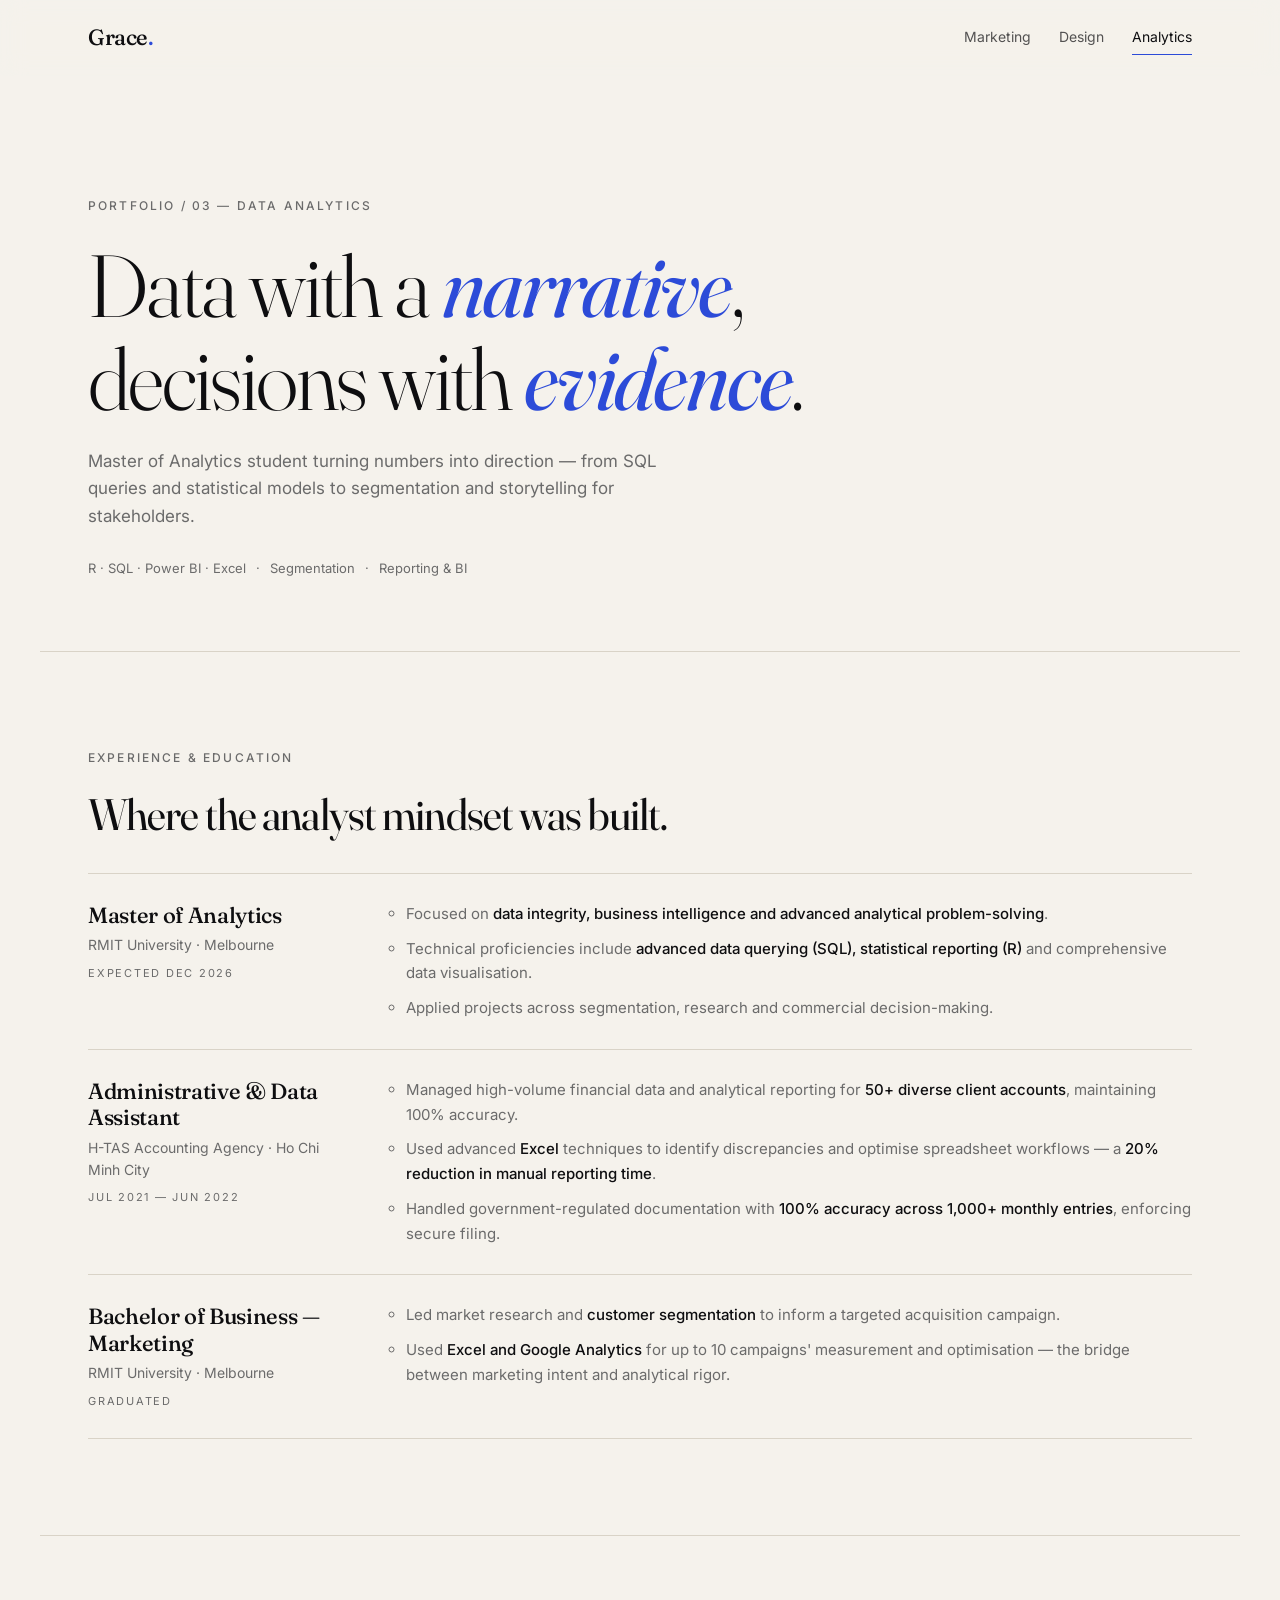
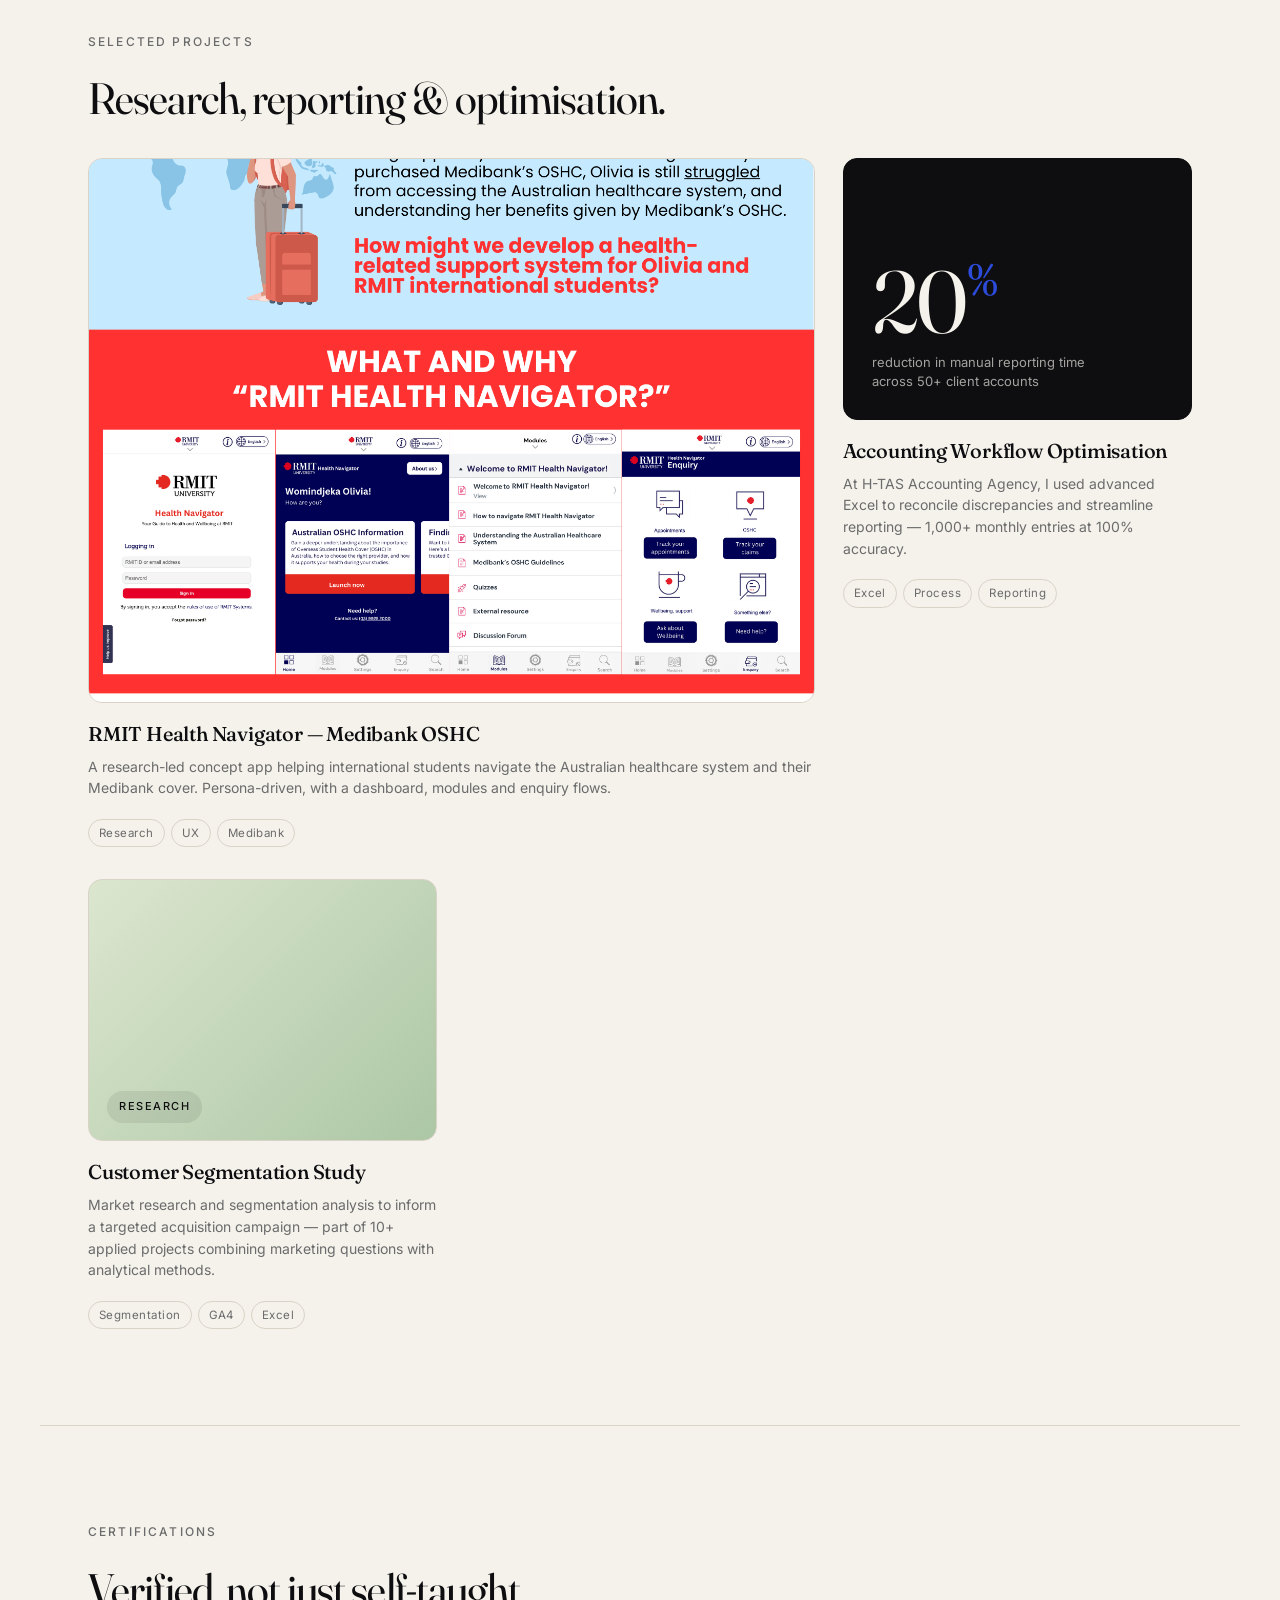
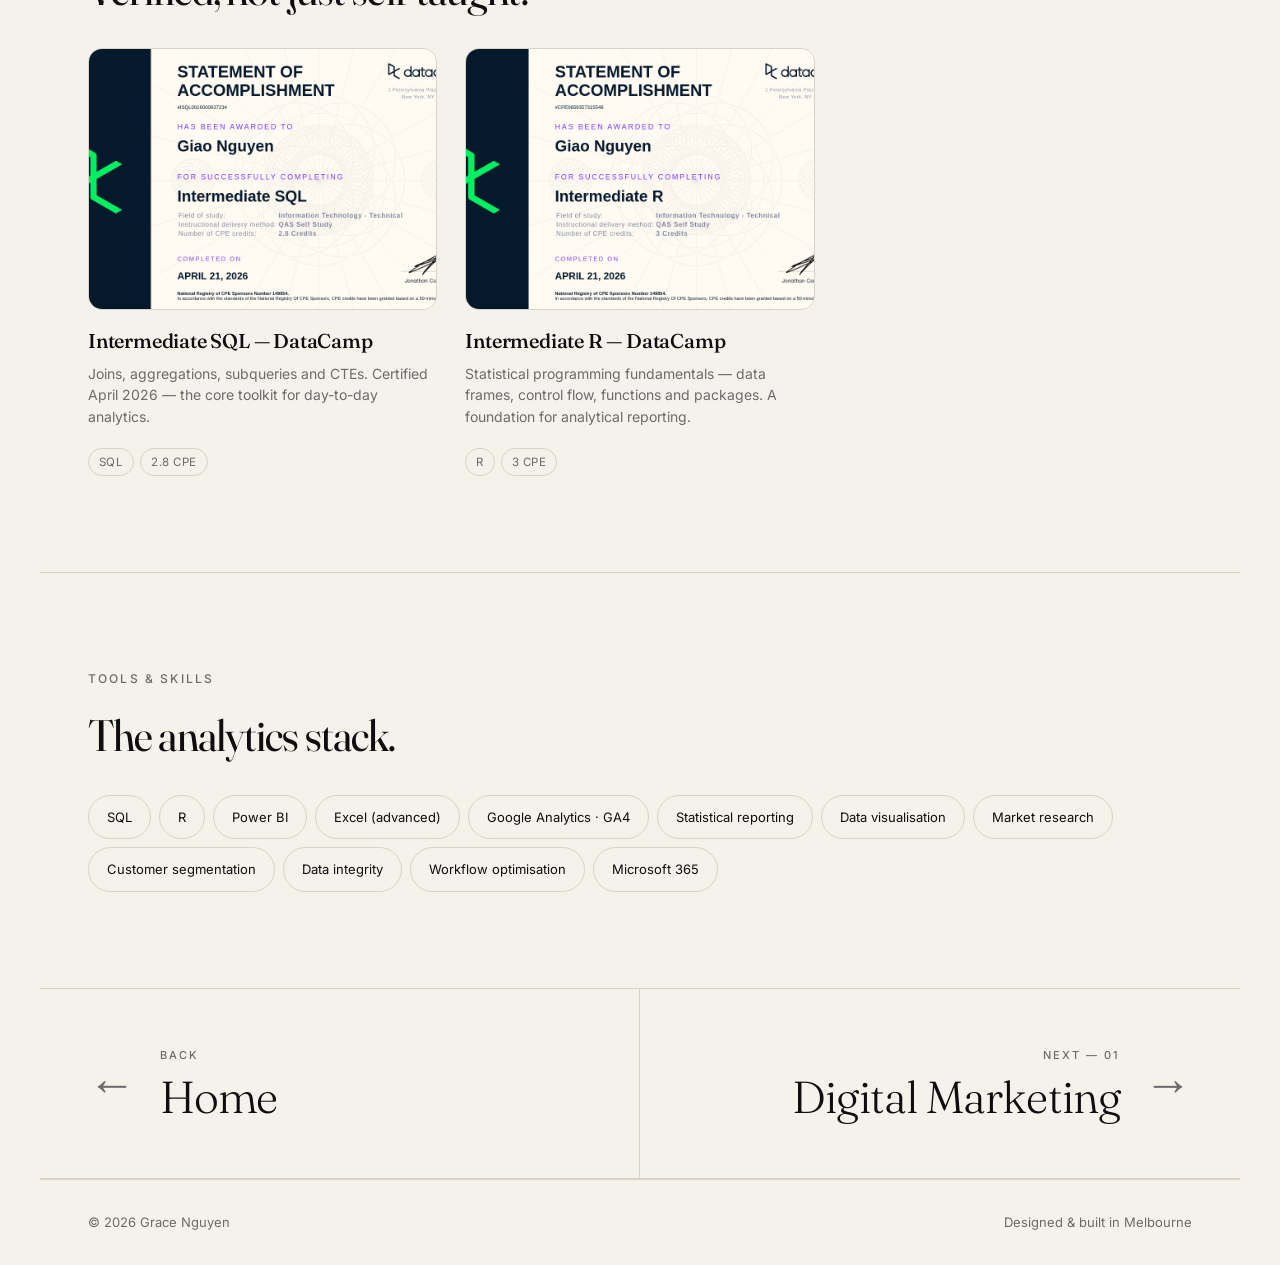
==== commit b73e7056: "Remove case-study hints and resume CTAs - Drop the "Click to open at full resolution" hint under   e" ====
--- a/analytics.html
+++ b/analytics.html
@@ -10,6 +10,13 @@
   <link rel="preconnect" href="https://fonts.googleapis.com" />
   <link rel="preconnect" href="https://fonts.gstatic.com" crossorigin />
   <link href="https://fonts.googleapis.com/css2?family=Fraunces:ital,opsz,wght@0,9..144,300;0,9..144,400;0,9..144,500;1,9..144,400&family=Inter:wght@300;400;500;600&display=swap" rel="stylesheet" />
+
+  <link rel="icon" type="image/x-icon" href="asset/favicon/favicon.ico?v=2" />
+  <link rel="icon" type="image/png" sizes="32x32" href="asset/favicon/favicon-32x32.png?v=2" />
+  <link rel="icon" type="image/png" sizes="16x16" href="asset/favicon/favicon-16x16.png?v=2" />
+  <link rel="apple-touch-icon" sizes="180x180" href="asset/favicon/apple-touch-icon.png?v=2" />
+  <link rel="manifest" href="asset/favicon/site.webmanifest?v=2" />
+
   <link rel="stylesheet" href="styles.css" />
 </head>
 <body id="top">
@@ -182,13 +189,6 @@
       </ul>
     </section>
 
-    <!-- RESUME CTA -->
-    <section class="resume-cta">
-      <p class="section-label">Resume</p>
-      <p class="resume-cta__text">Here's the analyst-focused one-pager.</p>
-      <a class="btn btn--primary" href="Grace-Business-Data-Analyst-Resume.pdf" target="_blank" rel="noopener">Download PDF<span aria-hidden="true">↓</span></a>
-    </section>
-
   </main>
 
   <!-- FOOTER NAV: Home | Next -->
